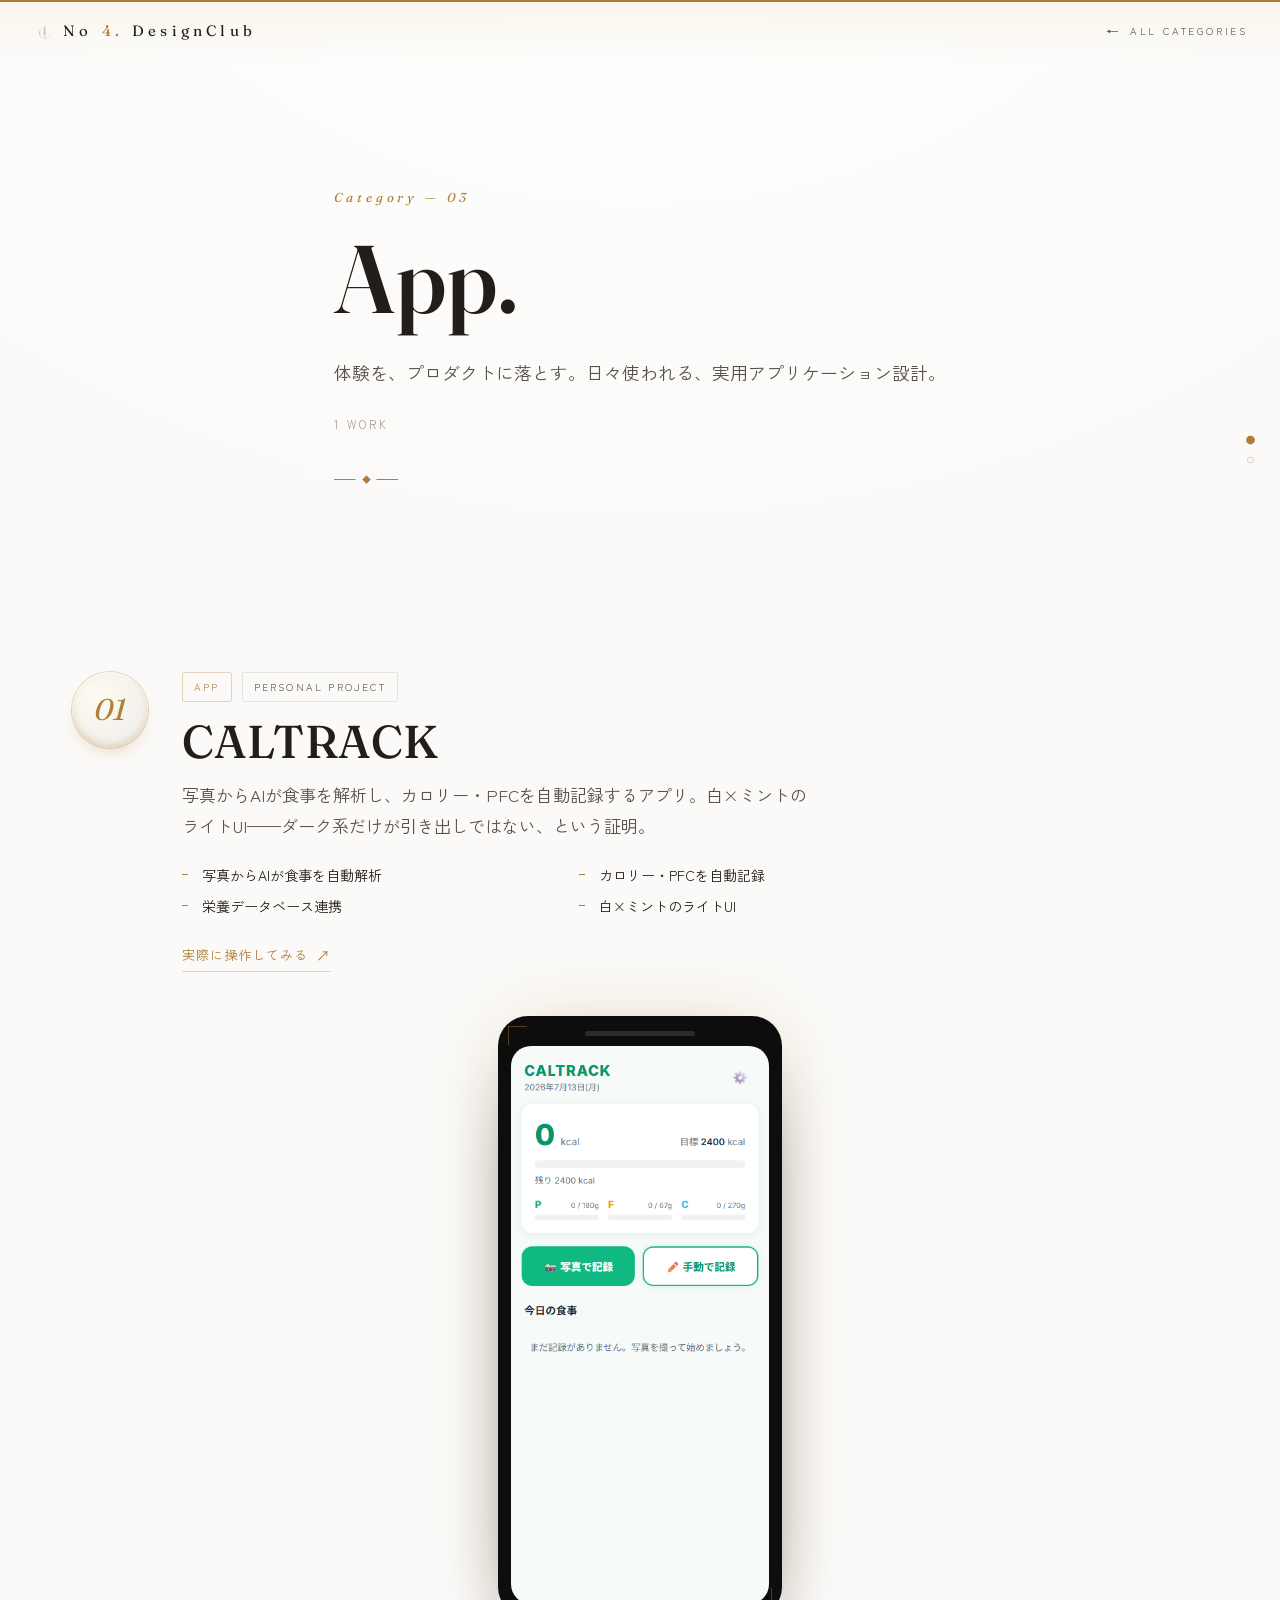
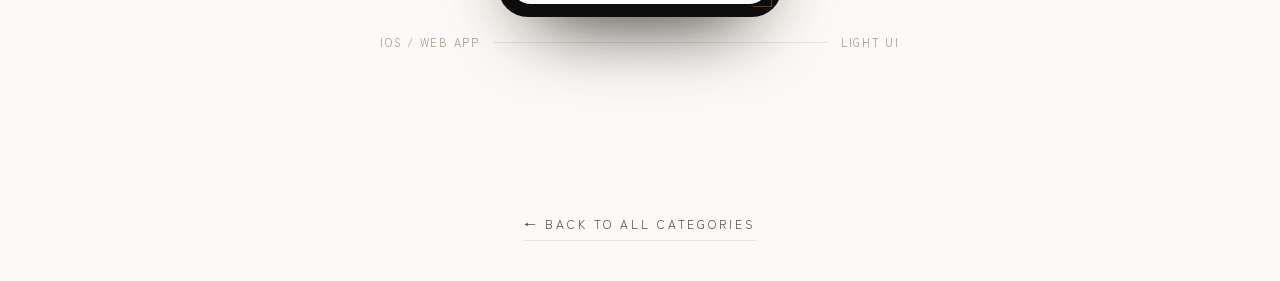
==== category-app.html @ 949a1e2a "Initial deploy: No4.DesignClub portfolio site" ====
<!DOCTYPE html>
<html lang="ja">
<head>
<meta charset="UTF-8">
<meta name="viewport" content="width=device-width, initial-scale=1.0">
<title>App — No4.DesignClub</title>
<script>document.documentElement.classList.add('js');</script>
<link rel="preconnect" href="https://fonts.googleapis.com">
<link rel="preconnect" href="https://fonts.gstatic.com" crossorigin>
<link href="https://fonts.googleapis.com/css2?family=Fraunces:ital,opsz,wght@0,9..144,100..900;1,9..144,100..900&family=Zen+Kaku+Gothic+New:wght@400;500;700&family=Noto+Sans+JP:wght@100;300;400;500&display=swap" rel="stylesheet">
<link rel="stylesheet" href="styles.css">
</head>
<body>

<header class="topbar">
  <a class="mark" href="index.html"><img class="mark-icon" src="assets/brand/no4-mark.png" alt="">No<b>4.</b>DesignClub</a>
  <a class="back" href="index.html"><span>&#8592;</span> All Categories</a>
</header>

<nav class="side-nav">
  <a href="#s-hero" class="dot" data-label="App"></a>
  <a href="#s-work-01" class="dot" data-label="01 · Caltrack"></a>
</nav>

<section class="cat-hero" id="s-hero">
  <div class="wrap">
    <div class="no reveal">Category — 03</div>
    <h1 class="serif reveal">App.</h1>
    <p class="tag reveal">体験を、プロダクトに落とす。日々使われる、実用アプリケーション設計。</p>
    <div class="count reveal">1 Work</div>
    <div class="rule reveal"></div>
  </div>
</section>

<div class="wrap">

  <!-- 01 CALTRACK -->
  <section class="work" id="s-work-01">
    <div class="head reveal">
      <div class="idx">01</div>
      <div>
        <div class="tags"><span class="tag-pill">App</span><span class="tag-pill muted">Personal Project</span></div>
        <h3 class="serif">CALTRACK</h3>
        <p class="concept">写真からAIが食事を解析し、カロリー・PFCを自動記録するアプリ。白×ミントのライトUI——ダーク系だけが引き出しではない、という証明。</p>
        <ul>
          <li>写真からAIが食事を自動解析</li>
          <li>カロリー・PFCを自動記録</li>
          <li>栄養データベース連携</li>
          <li>白×ミントのライトUI</li>
        </ul>
        <a class="live-link" href="https://caltrack-kiichi.netlify.app" target="_blank" rel="noopener">実際に操作してみる <span>&#8599;</span></a>
      </div>
    </div>
    <div class="reveal">
      <div class="stage center">
        <div class="phone">
          <div class="notch"></div>
          <div class="screen" style="--pvh:620px"><img src="assets/caltrack/mobile.png" alt="CALTRACK アプリ画面" loading="lazy"></div>
        </div>
      </div>
      <div class="cap-row" style="max-width:520px;margin-left:auto;margin-right:auto"><span>iOS / Web App</span><span class="dotline"></span><span>Light UI</span></div>
    </div>
  </section>

</div>

<section class="back-band">
  <a class="to-hub" href="index.html">&#8592; Back to All Categories</a>
</section>

<script src="common.js"></script>
</body>
</html>
---- styles.css ----
:root{
  --bg:#fbfaf8;
  --bg-soft:#f3f1ec;
  --panel:#262626;
  --panel-2:#2b2b2b;
  --gold:#ad7f39;
  --gold-soft:rgba(173,127,57,.45);
  --gold-line:rgba(173,127,57,.32);
  --text:#211d18;
  --muted:#585148;
  --faint:#a19a8c;
  --line:rgba(33,29,24,.10);
  --serif:'Fraunces','Times New Roman','YuMincho','Yu Mincho',serif;
  --sans:'Zen Kaku Gothic New','Noto Sans JP','Hiragino Kaku Gothic ProN','Yu Gothic',-apple-system,sans-serif;
  --maxw:1200px;
}
*{box-sizing:border-box;margin:0;padding:0}
html{scroll-behavior:smooth}
body{
  background:var(--bg);
  color:var(--text);
  font-family:var(--sans);
  font-weight:400;
  line-height:1.75;
  -webkit-font-smoothing:antialiased;
  text-rendering:optimizeLegibility;
  overflow-x:hidden;
}
/* ライトテーマのページ（カテゴリ/ケーススタディ）だけ：単色フラットをやめ、ごく薄い放射状グラデーションで奥行きを出す */
body:not(.noir-top){
  background:radial-gradient(140% 70% at 50% -10%,#ffffff 0%,var(--bg) 55%);
}
/* ページ最上部の細いゴールドの一本線＝意図した明るさであることの署名 */
body:not(.noir-top)::after{
  content:"";position:fixed;top:0;left:0;right:0;height:2px;z-index:201;
  background:var(--gold);pointer-events:none;
}
.wrap{max-width:var(--maxw);margin:0 auto;padding:0 32px}
::selection{background:var(--gold);color:#161616}

/* ---------- ambient background: removed 2026-07-19 ----------
   旧「luxury lounge lighting」演出（ゴールドの滲み・きらめき粒子・ノイズ）は
   Rick Owens型ブルータリズムへの方向転換（project_no4_portfolio.md参照）に伴い廃止。
   装飾で埋めず、写真そのもの（hero-noir等）とタイポで語らせる。 */

/* ---------- film grain（2026-07-19）----------
   装飾ではなく素材の質感。サイト全体に極薄のフィルムグレインを重ね、
   「Brand Film」を作るスタジオらしい写真的な手触りを常時与える。 */
body::before{
  content:"";position:fixed;inset:0;z-index:200;pointer-events:none;
  opacity:.035;mix-blend-mode:overlay;
  background-image:url("data:image/svg+xml;utf8,<svg xmlns='http://www.w3.org/2000/svg'><filter id='n'><feTurbulence type='fractalNoise' baseFrequency='0.85' numOctaves='2' stitchTiles='stitch'/></filter><rect width='100%25' height='100%25' filter='url(%23n)'/></svg>");
  background-size:180px 180px;
}

/* ---------- kinetic headline reveal（2026-07-19）----------
   セクションの主見出しだけ、通常のreveal（fade+translateY）にブラーを重ねて
   「像が合っていく」ような特別な立ち上がりにする。多用しない＝主見出し限定。 */
.js .reveal.reveal-headline{
  filter:blur(14px);
  transition:opacity .9s cubic-bezier(.16,1,.3,1),transform .9s cubic-bezier(.16,1,.3,1),filter 1.15s cubic-bezier(.16,1,.3,1);
}
.js .reveal.reveal-headline.in{filter:blur(0)}
@media (prefers-reduced-motion:reduce){
  .reveal-headline{filter:none}
}

/* ---------- typography helpers ---------- */
.serif{font-family:var(--serif)}
.eyebrow{
  font-family:var(--sans);
  font-weight:400;
  font-size:11px;
  letter-spacing:.42em;
  text-transform:uppercase;
  color:var(--gold);
}
h1,h2,h3{font-family:var(--serif);font-weight:500;line-height:1.15}

/* ---------- reveal motion ---------- */
.js .reveal{opacity:0;transform:translateY(22px);transition:opacity .9s cubic-bezier(.16,1,.3,1),transform .9s cubic-bezier(.16,1,.3,1)}
.js .reveal.in{opacity:1;transform:none}
.js .reveal.reveal-left{transform:translateX(-26px)}
.js .reveal.reveal-left.in{transform:none}
@media (prefers-reduced-motion:reduce){
  .js .reveal{opacity:1;transform:none;transition:none}
  html{scroll-behavior:auto}
}

/* ---------- top bar ---------- */
.topbar{
  position:fixed;top:0;left:0;right:0;z-index:50;
  display:flex;align-items:center;justify-content:space-between;
  padding:18px 32px;
  background:linear-gradient(to bottom,rgba(250,245,236,.92),rgba(250,245,236,0));
  backdrop-filter:blur(2px);
}
.topbar .mark{font-family:var(--serif);font-size:15px;letter-spacing:.28em;color:var(--text);text-decoration:none;pointer-events:auto;display:inline-flex;align-items:center;gap:9px}
.topbar .mark-icon{height:19px;width:auto}
.topbar .mark b{color:var(--gold);font-weight:500}
.topbar .meta{font-size:10px;letter-spacing:.34em;color:var(--faint);text-transform:uppercase;pointer-events:none}
.topbar .back{
  pointer-events:auto;font-size:10px;letter-spacing:.28em;text-transform:uppercase;color:var(--muted);
  text-decoration:none;display:flex;align-items:center;gap:8px;transition:color .25s ease;
}
.topbar .back:hover{color:var(--gold)}
.topbar .back span{font-size:13px}

/* トップページ限定：hero-noir（暗い写真ヒーロー）に合わせてトップバーを反転 */
.noir-top .topbar{
  height:72px;padding-top:0;padding-bottom:0;
  background:rgba(8,8,8,.35);
  backdrop-filter:blur(10px);-webkit-backdrop-filter:blur(10px);
  border-bottom:1px solid rgba(255,255,255,.08);
}
.noir-top .topbar .mark{color:#f5f4f1}
.noir-top .topbar .meta{color:rgba(245,244,241,.55)}

/* ---------- hero ---------- */
.hero{
  min-height:100vh;display:flex;flex-direction:column;justify-content:center;
  position:relative;padding:120px 0 80px;
}
.hero .no{font-family:var(--serif);font-style:italic;font-size:14px;letter-spacing:.3em;color:var(--gold);margin-bottom:26px}
.hero h1{
  font-size:clamp(36px,6vw,84px);
  font-weight:600;
  font-variation-settings:'opsz' 144;
  letter-spacing:.01em;
  line-height:.98;
  color:#f5f4f1;
}
.hero h1 .club{
  display:block;
  color:var(--gold);font-style:italic;font-size:.62em;letter-spacing:.06em;margin-top:.12em;
}
.hero .tag{
  margin-top:40px;max-width:640px;
  font-size:clamp(15px,1.4vw,18px);font-weight:400;color:var(--muted);
  line-height:1.9;
}
.hero .tag b{color:var(--text);font-weight:500}
.hero .wrap{position:relative;z-index:3}
.hero .brand-lockup{display:inline-block;text-align:center}
.hero .brand-icon{height:104px;width:auto;margin:0 auto 24px;display:block}

/* ---------- hero-noir: photographic hero (2026-07-19, Rick Owens方向 / 2026-07-19 ゴールドデュオトーン+ボトムフェード追加) ---------- */
.hero-noir{background:#050505;color:#f5f4f1;overflow:hidden;z-index:0}
.hero-noir .hero-bg{
  position:absolute;inset:-3% -3%;z-index:-3;
  background-image:var(--hero-img);background-size:cover;background-position:var(--hero-pos, center right);
  animation:heroKenBurns 28s ease-in-out infinite alternate;
  will-change:transform;
}
@keyframes heroKenBurns{
  0%{transform:scale(1)}
  100%{transform:scale(1.055)}
}
/* グレースケール写真にゴールドの色相だけを乗せるデュオトーン（mix-blend-mode:colorは背景の輝度を保ったまま色相/彩度だけ上書きする） */
.hero-noir .hero-duotone{
  display:none;
  position:absolute;inset:0;z-index:-2;
  background:radial-gradient(130% 95% at 78% 12%,#e7c48a 0%,#8a5f28 42%,#180f07 80%);
  mix-blend-mode:color;
  opacity:.92;
}
.hero-noir .hero-scrim{
  position:absolute;inset:0;z-index:-1;
  background:
    linear-gradient(90deg,rgba(5,5,5,.92) 0%,rgba(5,5,5,.74) 30%,rgba(5,5,5,.32) 56%,rgba(5,5,5,.04) 78%,rgba(5,5,5,0) 100%),
    linear-gradient(0deg,rgba(5,5,5,.55) 0%,rgba(5,5,5,0) 32%);
}
/* ヒーロー下端はごく薄い暗色フェードのみ（次のStatementも深い黒なので白へ溶かす必要がない） */
.hero-noir::after{
  content:"";position:absolute;left:0;right:0;bottom:0;height:120px;z-index:1;
  background:linear-gradient(to bottom,rgba(5,5,5,0) 0%,rgba(5,5,5,.5) 100%);
  pointer-events:none;
}
/* カーソル追従スポットライト（signature interaction・2026-07-19）：暗い面にマウスを近づけると光が差し込む */
.hero-noir .hero-spot{
  position:absolute;inset:0;z-index:0;pointer-events:none;
  background:radial-gradient(circle 340px at var(--sx,50%) var(--sy,42%),rgba(255,210,145,.5) 0%,rgba(255,210,145,0) 72%);
  mix-blend-mode:screen;
  opacity:0;transition:opacity .5s ease;
}
.has-fine-cursor .hero-noir.spot-active .hero-spot{opacity:1}
.hero-noir .no{color:var(--gold)}
.hero-noir .tag{color:rgba(245,244,241,.72)}
.hero-noir .tag b{color:#fff}
.hero-noir .rule{background:var(--gold)}
.hero-noir .rule::before{background:#050505}
/* scroll-cueはボトムフェードで明るくなった位置に乗るため、暗色側ではなく淡色背景向けの配色にする */
.hero-noir .scroll-cue{color:var(--muted);z-index:2}
.hero-noir .scroll-cue::before{background:var(--muted)}
@media (max-width:900px){
  .hero-noir .hero-bg{background-position:65% center}
}
@media (prefers-reduced-motion:reduce){
  .hero-noir .hero-bg{animation:none}
}
.rule{width:64px;height:1px;background:var(--gold);opacity:.85;margin:44px 0 0;position:relative;overflow:visible}
.rule::before{
  content:"\25C6";position:absolute;left:50%;top:50%;transform:translate(-50%,-50%);
  font-size:9px;color:var(--gold);background:var(--bg);padding:0 6px;line-height:1;
}
.rule::after{
  content:"";position:absolute;top:0;left:-40%;width:40%;height:100%;
  background:linear-gradient(90deg,transparent,rgba(255,255,255,.95),transparent);
  animation:sweep 5.5s ease-in-out infinite;
}
@keyframes sweep{
  0%{left:-40%}
  55%{left:110%}
  100%{left:110%}
}
@media (prefers-reduced-motion:reduce){
  .rule::after{animation:none;display:none}
}
.scroll-cue{
  position:absolute;bottom:34px;left:32px;
  font-size:10px;letter-spacing:.35em;text-transform:uppercase;color:var(--faint);
  display:flex;align-items:center;gap:12px;
}
.scroll-cue::before{content:"";width:38px;height:1px;background:var(--faint)}

/* ---------- category hero (smaller, per-category pages) ---------- */
.cat-hero{min-height:64vh;display:flex;flex-direction:column;justify-content:center;position:relative;padding:150px 0 60px}
.cat-hero .no{font-family:var(--serif);font-style:italic;font-size:13px;letter-spacing:.3em;color:var(--gold);margin-bottom:22px}
.cat-hero h1{
  font-size:clamp(44px,7.5vw,96px);font-weight:600;letter-spacing:.01em;line-height:.98;
  color:var(--text);
}
.cat-hero .tag{margin-top:30px;max-width:640px;font-size:clamp(15px,1.4vw,18px);color:var(--muted);line-height:1.9}
.cat-hero .fine{font-family:var(--sans);font-size:13px;color:var(--faint);margin-top:16px;letter-spacing:.04em}
.cat-hero .count{margin-top:26px;font-size:11px;letter-spacing:.28em;text-transform:uppercase;color:var(--faint)}

/* ---------- dark journey (Statement〜Closing共通の1枚背景) ---------- */
.dark-journey{position:relative;overflow:hidden}
.dark-journey::before{
  content:"";position:absolute;inset:0;z-index:0;
  background-image:url('assets/hero/journey_bg_single_notext.jpg');
  background-size:cover;background-position:center top;
}

/* ---------- statement ---------- */
.statement{padding:120px 0;position:relative}
.statement::after{
  content:"";position:absolute;inset:0;z-index:0;
  background:rgba(0,0,0,.32);
}
.statement .wrap{position:relative;z-index:1}
.statement .grid{display:grid;grid-template-columns:.9fr 1.6fr;gap:56px;align-items:start}
.statement .eyebrow{display:block;margin-bottom:18px}
.statement .k{font-family:var(--serif);font-size:26px;line-height:1.4;color:#f5f4f1;text-shadow:0 2px 18px rgba(0,0,0,.7)}
.statement p{font-size:19px;line-height:2.05;font-weight:400;color:#f5f4f1}
.statement p + p{margin-top:40px}
.statement p .g,.statement .k .g{color:var(--gold);font-family:var(--serif);font-style:italic;font-weight:500}

/* ---------- section head (Works) ---------- */
.band{padding:70px 0 10px;position:relative}
.band::after{
  content:"";position:absolute;inset:0;z-index:0;
  background:rgba(0,0,0,.38);
}
.band .wrap{position:relative;z-index:1}
.band .eyebrow{display:block;margin-bottom:16px}
.band h2{font-size:clamp(34px,5vw,60px);color:#f5f4f1}
.band .sub{margin-top:14px;color:#d8d2c6;font-size:15px;max-width:520px}

/* ---------- category cards (hub) ---------- */
.cat-grid{display:flex;flex-wrap:wrap;justify-content:center;gap:1px;background:var(--line);border:1px solid var(--line);margin-top:48px}
.cat-card{
  flex:0 0 calc((100% - 2px) / 3);max-width:calc((100% - 2px) / 3);
  position:relative;background:#0a0a0a;padding:44px 34px;min-height:270px;
  display:flex;flex-direction:column;text-decoration:none;color:inherit;
  overflow:hidden;isolation:isolate;
  transition:background .3s ease;
  --sx:50%;--sy:40%;
}
.cat-card:hover{background:#141414}
.cat-card .bg{position:absolute;inset:0;z-index:-1;overflow:hidden}
.cat-card .bg img{
  width:100%;height:100%;object-fit:cover;object-position:center center;
  opacity:1;filter:saturate(1.05) contrast(1.02);
  transform:scale(1.06);
  transition:opacity .5s ease,filter .5s ease,transform .8s cubic-bezier(.16,1,.3,1);
}
.cat-card .bg::after{
  content:"";position:absolute;inset:0;
  background:linear-gradient(to top,rgba(0,0,0,.78) 0%,rgba(0,0,0,.05) 55%,rgba(0,0,0,0) 100%);
}
.cat-card .bg::before{
  content:"";position:absolute;inset:0;z-index:2;pointer-events:none;
  background:radial-gradient(circle 200px at var(--sx) var(--sy),rgba(255,210,145,.55) 0%,rgba(255,210,145,0) 75%);
  mix-blend-mode:screen;
  opacity:0;transition:opacity .35s ease;
}
.has-fine-cursor .cat-card.spot-active .bg::before{opacity:1}
.cat-card:hover .bg img{opacity:1;filter:saturate(1.15) contrast(1.05);transform:scale(1.12)}
.cat-card .n{font-family:var(--serif);font-style:italic;color:#d9b878;font-size:15px;margin-bottom:26px}
.cat-card h3{font-family:var(--serif);font-size:clamp(26px,2.4vw,32px);font-weight:500;letter-spacing:.01em;margin-bottom:14px;color:#f5f4f1}
.cat-card p{
  font-size:13.5px;color:#e5e2da;font-weight:400;line-height:2.15;flex:1;
}
.cat-card .meta-row{
  margin-top:22px;display:flex;align-items:center;justify-content:space-between;
  font-size:10px;letter-spacing:.2em;text-transform:uppercase;color:rgba(245,244,241,.7);font-weight:500;
}
.cat-card .arrow{font-size:14px;color:var(--gold);transition:transform .25s ease}
.cat-card:hover .arrow{transform:translate(4px,-4px)}
@media (max-width:900px){.cat-card{flex-basis:calc((100% - 1px) / 2);max-width:calc((100% - 1px) / 2)}}
@media (max-width:560px){.cat-card{flex-basis:100%;max-width:100%}}

/* ---------- work block ---------- */
.work{padding:96px 0;border-top:1px solid var(--line)}
.work:first-of-type{border-top:none}
.work .head{display:grid;grid-template-columns:auto 1fr;gap:34px;align-items:start;margin-bottom:44px}
.work .idx{
  font-family:var(--serif);font-style:italic;font-size:30px;line-height:1;color:var(--gold);
  width:76px;height:76px;border-radius:50%;display:flex;align-items:center;justify-content:center;
  background:radial-gradient(circle at 34% 30%,#fffaf1,var(--bg-soft) 62%);
  box-shadow:inset 0 1px 2px rgba(255,255,255,.9),inset 0 -3px 6px rgba(179,130,58,.28),0 8px 18px -8px rgba(179,130,58,.4),0 0 0 1px var(--gold-line);
}
.work .tags{display:flex;gap:10px;flex-wrap:wrap;margin-bottom:14px}
.tag-pill{
  font-size:10px;letter-spacing:.22em;text-transform:uppercase;color:var(--gold);
  border:1px solid var(--gold-line);border-radius:2px;padding:5px 11px;
  font-weight:400;
}
.tag-pill.muted{color:var(--muted);border-color:var(--line)}
.tag-pill.gold-tag{background:var(--gold);color:#fff;border-color:var(--gold)}
.work h3{font-size:clamp(30px,4vw,46px);letter-spacing:.01em}
.work .concept{margin-top:12px;font-size:17px;color:var(--muted);font-weight:400;max-width:640px;line-height:1.8}
.work ul{list-style:none;margin-top:22px;display:grid;grid-template-columns:1fr 1fr;gap:8px 34px;max-width:760px}
.work li{position:relative;padding-left:20px;font-size:14px;color:var(--text);font-weight:400;line-height:1.7}
.work li::before{content:"";position:absolute;left:0;top:.72em;width:6px;height:1px;background:var(--gold)}
.work li.note{color:var(--faint)}
.work li.note::before{background:var(--faint)}
.live-link{
  display:inline-flex;align-items:center;gap:8px;margin-top:24px;
  font-family:var(--sans);font-size:13px;letter-spacing:.08em;color:var(--gold);
  text-decoration:none;border-bottom:1px solid var(--gold-line);padding-bottom:3px;
  transition:border-color .25s ease,gap .25s ease;
}
.live-link span{font-size:14px;transition:transform .25s ease}
.live-link:hover{border-color:var(--gold);gap:11px}
.live-link:hover span{transform:translate(2px,-2px)}

/* ---------- visual stage ---------- */
.stage{display:flex;gap:26px;align-items:stretch}
.stage.center{justify-content:center}
.stage .grow{flex:1;min-width:0}

/* ---------- case study (flagship deep-dive, 2026-07-24) ---------- */
.case-hero{margin-bottom:10px}
.case-hero .idx{display:block;font-family:var(--serif);font-style:italic;color:var(--gold);font-size:14px;letter-spacing:.24em;margin-bottom:20px}
.case-hero h3{font-size:clamp(38px,5.6vw,64px);letter-spacing:.01em;margin-bottom:20px}
.case-hero .lead{font-size:18px;line-height:1.9;color:var(--muted);max-width:640px}
.case-meta{display:grid;grid-template-columns:repeat(4,1fr);gap:1px;background:var(--line);border:1px solid var(--line);margin-top:44px}
.case-meta div{background:var(--bg);padding:20px 22px}
.case-meta .k{font-size:10px;letter-spacing:.2em;text-transform:uppercase;color:var(--faint);margin-bottom:8px}
.case-meta .v{font-size:14px;color:var(--text);line-height:1.5}

.case-section{margin-top:70px;max-width:720px}
.case-section .n{font-family:var(--serif);font-style:italic;color:var(--gold);font-size:13px;letter-spacing:.2em;margin-bottom:14px;display:block}
.case-section h4{font-size:clamp(21px,2.4vw,28px);margin-bottom:16px;font-weight:500}
.case-section p{font-size:15.5px;line-height:1.95;color:var(--muted)}
.case-section p+p{margin-top:16px}

.case-art{margin-top:70px}
.case-art .n{font-family:var(--serif);font-style:italic;color:var(--gold);font-size:13px;letter-spacing:.2em;margin-bottom:14px;display:block}
.case-art h4{font-size:clamp(21px,2.4vw,28px);margin-bottom:16px;font-weight:500}
.case-art p{font-size:15.5px;line-height:1.95;color:var(--muted);max-width:720px}
.case-type-sample{margin-top:28px;padding:36px;border:1px solid var(--line);background:var(--bg-soft);max-width:640px}
.case-type-sample .en{font-family:'EB Garamond',serif;font-style:italic;font-size:32px;color:var(--text);line-height:1.3}
.case-type-sample .ja{font-family:'Noto Sans JP',sans-serif;font-weight:100;font-size:16px;color:var(--muted);margin-top:14px;letter-spacing:.04em}
.case-art .swatches{display:flex;gap:14px;margin-top:22px}
.case-swatch{width:56px;height:56px;border-radius:4px}

.case-results{margin-top:70px;display:grid;grid-template-columns:1fr 1fr;gap:1px;background:var(--line);border:1px solid var(--line)}
.case-results>div{background:var(--bg);padding:32px 30px}
.case-results .label{font-size:10px;letter-spacing:.22em;text-transform:uppercase;color:var(--faint);margin-bottom:16px}
.case-results ul{list-style:none}
.case-results li{position:relative;padding-left:18px;font-size:14px;color:var(--text);line-height:1.8;margin-bottom:10px}
.case-results li:last-child{margin-bottom:0}
.case-results li::before{content:"";position:absolute;left:0;top:.78em;width:6px;height:1px;background:var(--gold)}

.case-next{margin-top:90px;padding-top:46px;border-top:1px solid var(--line)}
.case-next .lbl{font-size:10px;letter-spacing:.24em;text-transform:uppercase;color:var(--faint)}
.case-next a{display:inline-block;margin-top:14px;font-family:var(--serif);font-size:clamp(26px,3.6vw,40px);color:var(--text);text-decoration:none;transition:color .25s ease}
.case-next a:hover{color:var(--gold)}
@media (max-width:900px){
  .case-meta{grid-template-columns:1fr 1fr}
  .case-results{grid-template-columns:1fr}
}

/* gilded corner accents shared by all frame types */
.browser,.phone,.film{position:relative}
.browser::before,.browser::after,
.phone::before,.phone::after,
.film::before,.film::after{
  content:"";position:absolute;width:18px;height:18px;pointer-events:none;z-index:2;
  border-color:var(--gold);border-style:solid;opacity:.45;
  transition:opacity .3s ease;
}
.browser:hover::before,.browser:hover::after,
.phone:hover::before,.phone:hover::after,
.film:hover::before,.film:hover::after{opacity:.95}
.browser::before,.phone::before,.film::before{top:9px;left:9px;border-width:1.5px 0 0 1.5px}
.browser::after,.phone::after,.film::after{bottom:9px;right:9px;border-width:0 1.5px 1.5px 0}

/* browser frame */
.browser{
  background:var(--panel);
  border:1px solid var(--line);
  border-radius:8px;
  overflow:hidden;
  box-shadow:0 40px 90px -35px rgba(0,0,0,.85),0 0 80px -22px rgba(179,130,58,.3),0 0 0 1px rgba(179,130,58,.1);
  display:flex;flex-direction:column;
}
.chrome{
  display:flex;align-items:center;gap:8px;
  padding:11px 16px;background:var(--panel-2);border-bottom:1px solid var(--line);
  flex:0 0 auto;
}
.chrome .dot{width:10px;height:10px;border-radius:50%;background:#3a3a3a}
.chrome .dot:nth-child(2){background:#343434}
.chrome .url{
  margin-left:14px;font-size:11px;letter-spacing:.12em;color:var(--faint);
  font-family:var(--sans);white-space:nowrap;overflow:hidden;text-overflow:ellipsis;
}
.chrome .url b{color:var(--muted);font-weight:400}
.viewport{
  overflow-y:auto;overscroll-behavior:contain;
  background:#111;
  max-height:var(--vh,600px);
}
.viewport img{display:block;width:100%;height:auto;cursor:zoom-in}
.viewport.fit{max-height:none}
/* slim gold scrollbar */
.viewport::-webkit-scrollbar{width:9px}
.viewport::-webkit-scrollbar-track{background:transparent}
.viewport::-webkit-scrollbar-thumb{background:var(--gold-soft);border-radius:8px;border:2px solid #111}
.viewport::-webkit-scrollbar-thumb:hover{background:var(--gold)}

/* phone frame */
.phone{
  flex:0 0 auto;width:284px;
  background:#0d0d0d;border:1px solid var(--line);
  border-radius:30px;padding:12px;
  box-shadow:0 40px 80px -40px rgba(0,0,0,.85),0 0 80px -20px rgba(179,130,58,.34);
  display:flex;flex-direction:column;
}
.phone .notch{width:110px;height:5px;border-radius:5px;background:#2c2c2c;margin:2px auto 10px}
.phone .screen{
  border-radius:20px;overflow:hidden;overflow-y:auto;overscroll-behavior:contain;
  background:#111;max-height:var(--pvh,600px);
}
.phone .screen img{display:block;width:100%;height:auto}
.phone .screen::-webkit-scrollbar{width:6px}
.phone .screen::-webkit-scrollbar-thumb{background:var(--gold-soft);border-radius:6px}

/* video frame */
.film{
  background:#000;border:1px solid var(--line);border-radius:8px;overflow:hidden;
  box-shadow:0 40px 80px -40px rgba(0,0,0,.85),0 0 80px -20px rgba(179,130,58,.3);
  position:relative;flex:1;min-width:0;
}
.film video{display:block;width:100%;height:auto;max-height:640px;object-fit:cover}
.film .cap{
  position:absolute;left:16px;bottom:14px;
  font-size:10px;letter-spacing:.24em;text-transform:uppercase;color:rgba(255,255,255,.82);
  text-shadow:0 1px 8px rgba(0,0,0,.9);
}

/* ---------- stills grid (photography frame) ---------- */
.stills-grid{display:grid;grid-template-columns:repeat(4,1fr);gap:10px}
.stills-grid .cell{
  position:relative;border-radius:6px;overflow:hidden;background:#111;
  border:1px solid var(--line);
  box-shadow:0 20px 50px -30px rgba(0,0,0,.8);
  aspect-ratio:2/3;
}
.stills-grid .cell:nth-child(3n+1){aspect-ratio:3/4}
.stills-grid img{width:100%;height:100%;object-fit:cover;display:block;transition:transform .5s cubic-bezier(.16,1,.3,1)}
.stills-grid .cell:hover img{transform:scale(1.045)}
@media (max-width:900px){.stills-grid{grid-template-columns:repeat(3,1fr)}}
@media (max-width:560px){.stills-grid{grid-template-columns:repeat(2,1fr)}}

.cap-row{
  margin-top:16px;display:flex;align-items:center;gap:14px;
  font-size:11px;letter-spacing:.16em;text-transform:uppercase;color:var(--faint);
}
.cap-row .dotline{flex:1;height:1px;background:var(--line)}

/* ---------- capabilities ---------- */
.caps{padding:110px 0;border-top:1px solid var(--line)}
.caps .grid{display:grid;grid-template-columns:repeat(4,1fr);gap:1px;background:var(--line);border:1px solid var(--line);margin-top:48px}
.cap-cell{background:var(--bg);padding:38px 30px;min-height:210px;display:flex;flex-direction:column}
.cap-cell .n{font-family:var(--serif);font-style:italic;color:var(--gold-soft);font-size:15px;margin-bottom:22px}
.cap-cell h4{font-family:var(--serif);font-size:23px;font-weight:500;letter-spacing:.01em;margin-bottom:12px}
.cap-cell p{font-size:13px;color:var(--muted);font-weight:400;line-height:1.85}

/* ---------- process ---------- */
.process{padding:120px 0;text-align:center;position:relative}
.process::after{
  content:"";position:absolute;inset:0;z-index:0;
  background:rgba(0,0,0,.44);
}
.process .wrap{position:relative;z-index:1}
.process .eyebrow{display:block;margin-bottom:26px}
.process p{
  font-family:var(--serif);font-size:clamp(24px,3.4vw,40px);line-height:1.5;
  max-width:900px;margin:0 auto;color:#f5f4f1;font-weight:400;
}
.process p .g{color:var(--gold);font-style:italic}
.process .fine{font-family:var(--sans);font-size:13px;color:#c9c3b6;margin-top:34px;letter-spacing:.04em}

/* ---------- closing ---------- */
.closing{padding:130px 0 90px;text-align:center;position:relative}
.closing::after{
  content:"";position:absolute;inset:0;z-index:0;
  background:rgba(0,0,0,.58);
}
.closing .wrap{position:relative;z-index:1}
.closing .brand-icon{height:88px;width:auto;margin:0 auto 24px;display:block}
.closing .brand-icon-raw{width:150px;height:auto;margin:0 auto 24px;display:block;border-radius:4px}
.closing .mark{font-family:var(--serif);font-size:clamp(40px,7vw,86px);letter-spacing:.02em;line-height:1;color:#f5f4f1}
.closing .mark .club{display:block;color:var(--gold);font-style:italic;font-size:.5em;margin-top:.2em;text-shadow:0 0 34px rgba(179,130,58,.3)}
.closing .tag{color:#d8d2c6;margin-top:30px;font-size:15px}
.closing .contact{
  margin-top:46px;display:inline-flex;flex-direction:column;gap:6px;
  font-size:13px;letter-spacing:.2em;text-transform:uppercase;color:#c9c3b6;
}
.closing .contact b{color:var(--gold);font-weight:400;letter-spacing:.24em}
.foot{margin-top:80px;font-size:10px;letter-spacing:.3em;text-transform:uppercase;color:#b3a58f}

/* ---------- back link (bottom, category pages) ---------- */
.back-band{padding:60px 0 40px;text-align:center}
.back-band .to-hub{
  display:inline-flex;align-items:center;gap:10px;text-decoration:none;
  font-family:var(--sans);font-size:12px;letter-spacing:.24em;text-transform:uppercase;color:var(--muted);
  border-bottom:1px solid var(--line);padding-bottom:6px;transition:color .25s ease,border-color .25s ease;
}
.back-band .to-hub:hover{color:var(--gold);border-color:var(--gold-line)}

/* ---------- responsive ---------- */
@media (max-width:900px){
  .wrap{padding:0 22px}
  .topbar{padding:14px 22px}
  .statement .grid{grid-template-columns:1fr;gap:28px}
  .work .head{grid-template-columns:1fr;gap:14px}
  .work .idx{width:58px;height:58px;font-size:22px}
  .work ul{grid-template-columns:1fr}
  .stage{flex-direction:column;gap:20px}
  .phone{width:100%;max-width:300px;margin:0 auto}
  .caps .grid{grid-template-columns:1fr 1fr}
  .scroll-cue{left:22px}
}
@media (max-width:520px){
  .caps .grid{grid-template-columns:1fr}
  .hero h1{font-size:48px}
}

/* ---------- side nav (PC only) ---------- */
.side-nav{
  position:fixed;right:26px;top:50%;transform:translateY(-50%);z-index:40;
  display:flex;flex-direction:column;gap:13px;
}
.side-nav .dot{
  position:relative;width:7px;height:7px;border-radius:50%;
  background:transparent;border:1px solid var(--gold-line);
  transition:background .3s ease,transform .3s ease,border-color .3s ease;
}
.side-nav .dot::after{
  content:attr(data-label);position:absolute;right:18px;top:50%;transform:translateY(-50%);
  font-family:var(--sans);font-size:11px;letter-spacing:.06em;white-space:nowrap;
  color:var(--text);background:var(--bg);padding:4px 10px;border-radius:3px;
  border:1px solid var(--line);opacity:0;pointer-events:none;
  transition:opacity .25s ease,transform .25s ease;transform:translateY(-50%) translateX(6px);
}
.side-nav .dot:hover::after{opacity:1;transform:translateY(-50%) translateX(0)}
.side-nav .dot:hover{border-color:var(--gold);transform:scale(1.3)}
.side-nav .dot.active{background:var(--gold);border-color:var(--gold);transform:scale(1.25)}
@media (max-width:1100px){.side-nav{display:none}}

/* ---------- 3D tilt frames (PC only) ---------- */
html.has-fine-cursor .browser,html.has-fine-cursor .phone,html.has-fine-cursor .film{
  transition:transform .35s cubic-bezier(.16,1,.3,1);
  transform-style:preserve-3d;will-change:transform;
}
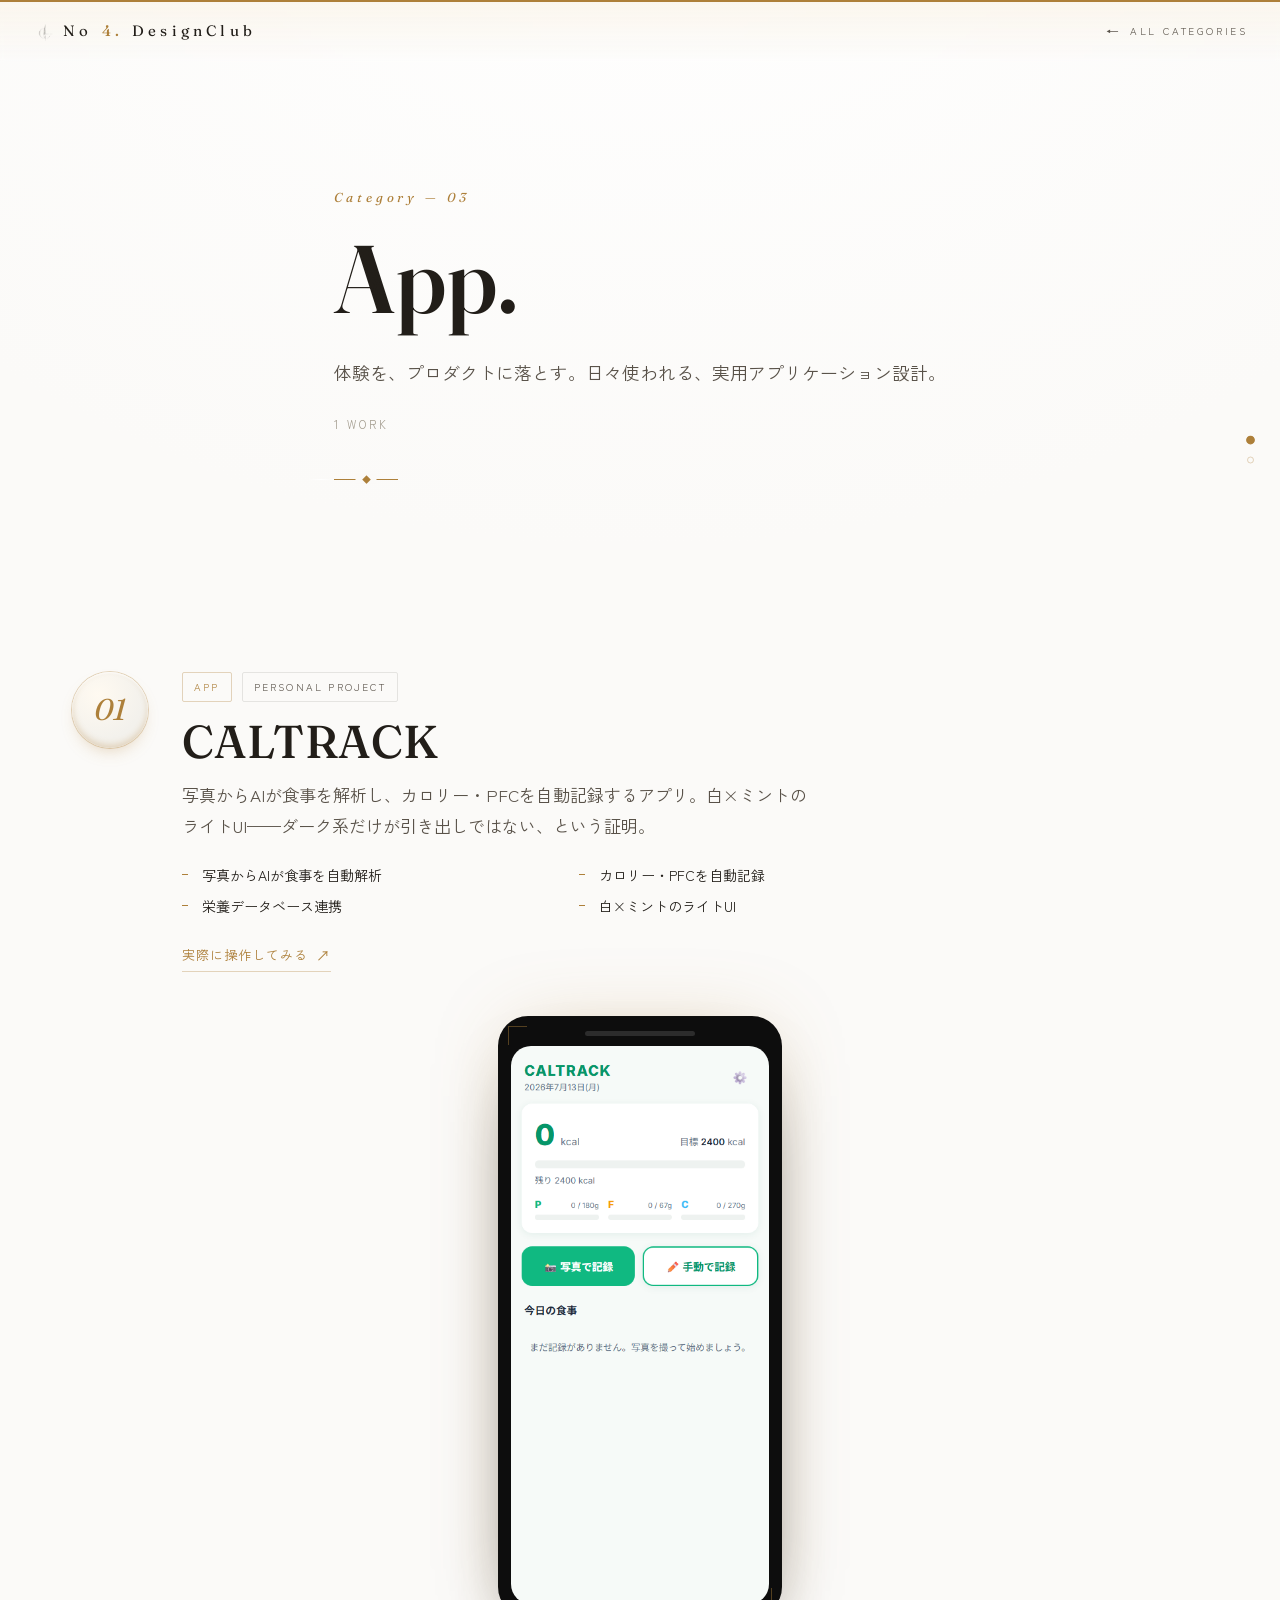
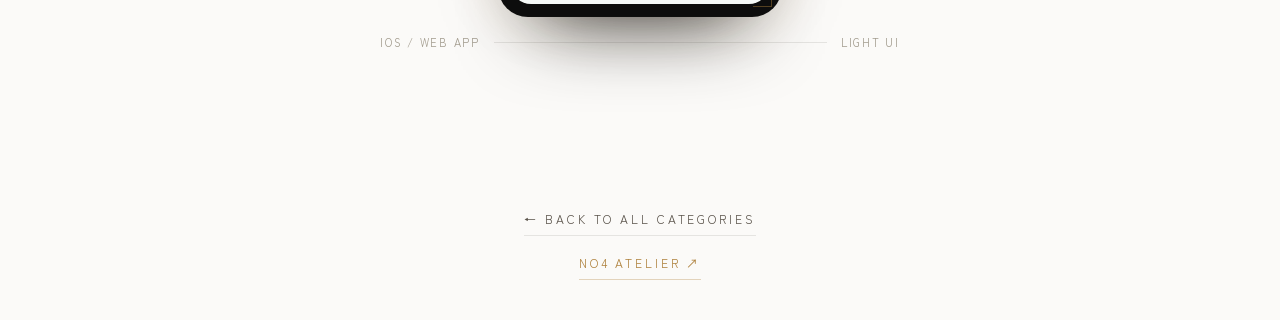
==== commit 37d50407: "Add NO4 ATELIER offer page (atelier.html) 2階=提案・クロージングページを新設。既存6カテゴリ(証拠)への導線をハブと各カテゴリページに追加。" ====
--- a/category-app.html
+++ b/category-app.html
@@ -66,6 +66,7 @@
 
 <section class="back-band">
   <a class="to-hub" href="index.html">&#8592; Back to All Categories</a>
+  <a class="to-atelier" href="atelier.html">NO4 ATELIER &#8599;</a>
 </section>
 
 <script src="common.js"></script>
--- a/styles.css
+++ b/styles.css
@@ -1,3 +1,5 @@
+.gold-particles{position:fixed;inset:0;z-index:500;pointer-events:none;mix-blend-mode:screen}
+
 :root{
   --bg:#fbfaf8;
   --bg-soft:#f3f1ec;
@@ -543,6 +545,13 @@
   border-bottom:1px solid var(--line);padding-bottom:6px;transition:color .25s ease,border-color .25s ease;
 }
 .back-band .to-hub:hover{color:var(--gold);border-color:var(--gold-line)}
+.back-band{display:flex;flex-direction:column;align-items:center;gap:16px}
+.back-band .to-atelier{
+  display:inline-flex;align-items:center;gap:10px;text-decoration:none;
+  font-family:var(--sans);font-size:12px;letter-spacing:.24em;text-transform:uppercase;color:var(--gold);
+  border-bottom:1px solid var(--gold-line);padding-bottom:6px;transition:color .25s ease,border-color .25s ease;
+}
+.back-band .to-atelier:hover{color:#8a6226;border-color:var(--gold)}
 
 /* ---------- responsive ---------- */
 @media (max-width:900px){
@@ -589,3 +598,182 @@
   transition:transform .35s cubic-bezier(.16,1,.3,1);
   transform-style:preserve-3d;will-change:transform;
 }
+
+/* ================================================================
+   atelier.html (2026-07-28) — NO4 ATELIERオファーページ専用
+   1階(証拠・ライト)に対する2階(提案・ダーク)。既存クラスは一切変更せず、
+   .atl- 名前空間で追記のみ行う。設計書: Vault STRATEGY/2026-07-28_NO4_ATELIER_オファーページ設計.md
+   ================================================================ */
+
+/* noir-topページ内に戻りリンクを置く場合の配色（現状どこにも組み合わせが無いので既存ページには影響しない） */
+.noir-top .topbar .back{color:rgba(245,244,241,.55)}
+.noir-top .topbar .back:hover{color:var(--gold)}
+
+.hero-noir .fine-line{margin-top:18px;max-width:560px;font-size:13.5px;color:rgba(245,244,241,.5);line-height:1.9}
+
+/* ---------- 01 friction: compare diagram ---------- */
+.atl-compare{display:grid;grid-template-columns:1fr auto 1fr;gap:40px;align-items:center;margin-top:56px}
+.atl-compare-label{font-size:10px;letter-spacing:.24em;text-transform:uppercase;color:rgba(245,244,241,.45);margin-bottom:20px}
+.atl-compare-label.gold{color:var(--gold)}
+.atl-compare-boxes{display:flex;flex-direction:column;gap:12px}
+.atl-box{
+  border:1px solid rgba(245,244,241,.16);padding:13px 18px;font-size:13px;color:rgba(245,244,241,.7);
+  background:rgba(245,244,241,.03);
+}
+.atl-compare-div{width:1px;height:170px;background:rgba(245,244,241,.16);justify-self:center}
+.atl-compare-hub{
+  border:1px solid var(--gold-line);background:rgba(173,127,57,.08);
+  padding:26px 26px;font-family:var(--serif);font-style:italic;color:#f5f4f1;font-size:18px;text-align:center;
+}
+.atl-compare-hub .sub{display:block;margin-top:10px;font-family:var(--sans);font-style:normal;font-size:11px;letter-spacing:.16em;text-transform:uppercase;color:var(--gold-soft)}
+@media (max-width:700px){
+  .atl-compare{grid-template-columns:1fr;gap:20px}
+  .atl-compare-div{width:100%;height:1px}
+}
+
+/* ---------- 02 index list ---------- */
+.atl-index{margin-top:44px;border-top:1px solid rgba(245,244,241,.14)}
+.atl-index-row{
+  position:relative;z-index:1;
+  display:flex;align-items:baseline;gap:22px;padding:22px 0;
+  border-bottom:1px solid rgba(245,244,241,.14);text-decoration:none;color:inherit;
+  transition:padding-left .25s ease;
+}
+.atl-index-row:hover{padding-left:10px}
+.atl-index-row .n{font-family:var(--serif);font-style:italic;color:var(--gold);font-size:14px;flex:0 0 26px}
+.atl-index-row .en{font-family:var(--serif);color:#f5f4f1;font-size:clamp(17px,2vw,22px);flex:0 0 200px}
+.atl-index-row .ja{font-size:13.5px;color:rgba(245,244,241,.55);flex:1}
+.atl-index-row .arrow{font-size:14px;color:var(--gold);transition:transform .25s ease;flex:0 0 auto}
+.atl-index-row:hover .arrow{transform:translateY(4px)}
+.atl-index-row.ext .arrow:hover,.atl-index-row.ext:hover .arrow{transform:translate(4px,-4px)}
+@media (max-width:700px){
+  .atl-index-row{flex-wrap:wrap;gap:4px 16px}
+  .atl-index-row .en{flex:0 0 auto}
+  .atl-index-row .arrow{display:none}
+}
+
+/* ---------- 03 pillars (dark variant of .work) ---------- */
+.atl-pillars-wrap{position:relative;padding:30px 0 10px}
+.atl-pillars-wrap::after{content:"";position:absolute;inset:0;z-index:0;background:rgba(0,0,0,.4)}
+.atl-pillars-wrap>.wrap{position:relative;z-index:1}
+.atl-pillar{padding:60px 0;border-top:1px solid rgba(245,244,241,.14)}
+.atl-pillar:first-child{border-top:none}
+.atl-pillar .head{display:grid;grid-template-columns:auto 1fr;gap:32px;align-items:start}
+.atl-pillar .idx{
+  font-family:var(--serif);font-style:italic;font-size:26px;line-height:1;color:var(--gold);
+  width:68px;height:68px;border-radius:50%;display:flex;align-items:center;justify-content:center;
+  background:radial-gradient(circle at 34% 30%,#fffaf1,#f0e6d2 62%);
+  box-shadow:inset 0 1px 2px rgba(255,255,255,.9),0 8px 18px -8px rgba(0,0,0,.55),0 0 0 1px var(--gold-line);
+  flex:0 0 auto;
+}
+.atl-pillar .tags{display:flex;gap:10px;flex-wrap:wrap;margin-bottom:14px}
+.atl-pillar h3{font-size:clamp(25px,3.2vw,36px);letter-spacing:.01em;color:#f5f4f1}
+.atl-pillar .concept{margin-top:12px;font-size:15.5px;color:rgba(245,244,241,.7);font-weight:400;max-width:640px;line-height:1.85}
+.atl-pillar ul{list-style:none;margin-top:20px;display:grid;grid-template-columns:1fr 1fr;gap:8px 34px;max-width:720px}
+.atl-pillar li{position:relative;padding-left:20px;font-size:13px;color:rgba(245,244,241,.82);font-weight:400;line-height:1.7}
+.atl-pillar li::before{content:"";position:absolute;left:0;top:.72em;width:6px;height:1px;background:var(--gold)}
+.atl-pillar .live-link{margin-top:22px}
+.atl-pillar.featured{border-left:2px solid var(--gold);padding-left:26px;margin-left:-27px}
+.atl-pillar.optional{opacity:.75}
+.atl-pillar.optional .idx{color:rgba(245,244,241,.4);background:radial-gradient(circle at 34% 30%,#3a3a3a,#1e1e1e 62%);box-shadow:inset 0 1px 2px rgba(255,255,255,.1),0 0 0 1px rgba(245,244,241,.14)}
+.atl-pillar.optional{border-top-style:dashed}
+@media (max-width:900px){
+  .atl-pillar .head{grid-template-columns:1fr;gap:14px}
+  .atl-pillar .idx{width:52px;height:52px;font-size:20px}
+  .atl-pillar ul{grid-template-columns:1fr}
+  .atl-pillar.featured{margin-left:0}
+}
+
+/* ---------- 04 approach: timeline ---------- */
+.atl-timeline{margin-top:56px}
+.atl-timeline-track{display:flex;align-items:center;gap:0}
+.atl-timeline-block{
+  flex:0 0 auto;background:rgba(245,244,241,.06);border:1px solid var(--gold-line);
+  padding:16px 22px;font-family:var(--serif);font-style:italic;color:#f5f4f1;font-size:14px;white-space:nowrap;
+}
+.atl-timeline-line{
+  flex:1;height:1px;margin:0 4px;position:relative;
+  background:linear-gradient(90deg,var(--gold-line) 0%,var(--gold-line) 75%,transparent 100%);
+  display:flex;justify-content:space-around;align-items:center;
+}
+.atl-timeline-line .dm{color:var(--gold);font-size:9px;background:transparent;position:relative}
+.atl-timeline-cols{display:grid;grid-template-columns:1fr 1fr;gap:40px;margin-top:34px}
+.atl-timeline-cols .lbl{font-size:10px;letter-spacing:.2em;text-transform:uppercase;color:rgba(245,244,241,.45);margin-bottom:14px}
+.atl-timeline-cols ul{list-style:none}
+.atl-timeline-cols li{position:relative;padding-left:18px;font-size:13.5px;color:rgba(245,244,241,.78);line-height:1.85;margin-bottom:8px}
+.atl-timeline-cols li::before{content:"";position:absolute;left:0;top:.78em;width:6px;height:1px;background:var(--gold)}
+.atl-timeline-note{margin-top:30px;font-size:14px;color:rgba(245,244,241,.65);font-style:italic;font-family:var(--serif)}
+@media (max-width:700px){
+  .atl-timeline-track{flex-direction:column;align-items:flex-start;gap:16px}
+  .atl-timeline-line{width:1px;height:70px;margin:0}
+  .atl-timeline-cols{grid-template-columns:1fr}
+}
+
+/* ---------- 05 monthly rhythm ---------- */
+.atl-rhythm{margin-top:70px;border-top:1px solid rgba(245,244,241,.14)}
+.atl-rhythm-row{position:relative;z-index:1;display:grid;grid-template-columns:130px 1fr;gap:24px;padding:24px 0;border-bottom:1px solid rgba(245,244,241,.14)}
+.atl-rhythm-row .when{font-family:var(--serif);font-style:italic;color:var(--gold);font-size:14px}
+.atl-rhythm-row .what{font-size:14.5px;color:rgba(245,244,241,.78);line-height:1.8}
+.atl-rhythm-note{position:relative;z-index:1;margin-top:26px;font-family:var(--serif);font-style:italic;color:#f5f4f1;font-size:16px}
+.atl-safe{position:relative;z-index:1}
+@media (max-width:600px){.atl-rhythm-row{grid-template-columns:1fr;gap:6px}}
+
+/* ---------- 06 first 30 days ---------- */
+.atl-steps{margin-top:50px}
+.atl-step{display:grid;grid-template-columns:112px 1fr;gap:28px;padding:28px 0;position:relative}
+.atl-step:not(:last-child)::after{content:"";position:absolute;left:55px;top:66px;bottom:-6px;width:1px;background:rgba(245,244,241,.18)}
+.atl-step .day{font-family:var(--serif);font-style:italic;color:var(--gold);font-size:13px;letter-spacing:.02em}
+.atl-step h4{font-size:17px;color:#f5f4f1;margin-bottom:8px;font-weight:500}
+.atl-step p{font-size:14px;color:rgba(245,244,241,.68);line-height:1.85}
+@media (max-width:600px){.atl-step{grid-template-columns:64px 1fr;gap:16px}.atl-step:not(:last-child)::after{left:31px}}
+
+/* ---------- 07 proof list ---------- */
+.atl-proof-list{margin-top:40px;border-top:1px solid rgba(245,244,241,.14)}
+.atl-proof-row{
+  position:relative;z-index:1;
+  display:flex;gap:24px;align-items:center;padding:24px 0;
+  border-bottom:1px solid rgba(245,244,241,.14);text-decoration:none;color:inherit;
+}
+.atl-proof-row .thumb{flex:0 0 100px;height:66px;border-radius:4px;overflow:hidden;background:#111;border:1px solid rgba(245,244,241,.14)}
+.atl-proof-row .thumb img{width:100%;height:100%;object-fit:cover}
+.atl-proof-row .body{flex:1;min-width:0}
+.atl-proof-row .ttl{font-family:var(--serif);color:#f5f4f1;font-size:16px;margin-bottom:4px}
+.atl-proof-row .desc{font-size:13px;color:rgba(245,244,241,.55)}
+.atl-proof-row .go{color:var(--gold);font-size:13px;flex:0 0 auto;transition:transform .25s ease}
+.atl-proof-row:hover .go{transform:translate(3px,-3px)}
+@media (max-width:600px){.atl-proof-row{flex-wrap:wrap}.atl-proof-row .thumb{flex:0 0 100%;height:110px}}
+
+/* ---------- 08 capacity ---------- */
+.atl-capacity p{max-width:640px;margin:0 auto}
+.atl-capacity p+p{margin-top:22px;font-family:var(--sans);font-size:15px;color:#d8d2c6;font-weight:400}
+.atl-capacity .g{color:var(--gold);font-style:italic}
+
+/* ---------- 09 gold closing CTA ---------- */
+.atl-gold-cta{padding:130px 0 110px;text-align:center;background:var(--gold);position:relative;z-index:1}
+.atl-gold-cta .wrap{position:relative}
+.atl-gold-cta .lbl{font-size:11px;letter-spacing:.32em;text-transform:uppercase;color:rgba(22,22,22,.6)}
+.atl-gold-cta h2{font-family:var(--serif);font-size:clamp(28px,4.2vw,50px);color:#161616;margin-top:22px;line-height:1.32;max-width:760px;margin-left:auto;margin-right:auto}
+.atl-gold-cta .desc{margin-top:22px;font-size:14.5px;color:rgba(22,22,22,.72);max-width:520px;margin-left:auto;margin-right:auto;line-height:1.85}
+.atl-cta-buttons{margin-top:44px;display:flex;flex-direction:column;align-items:center;gap:18px}
+.atl-btn-primary{
+  display:inline-flex;align-items:center;gap:10px;background:#161616;color:#f5f4f1;
+  padding:17px 34px;font-family:var(--sans);font-size:12.5px;letter-spacing:.18em;text-transform:uppercase;
+  text-decoration:none;border-radius:2px;transition:transform .25s ease,box-shadow .25s ease;
+}
+.atl-btn-primary:hover{transform:translateY(-2px);box-shadow:0 16px 34px -16px rgba(0,0,0,.55)}
+.atl-btn-primary span{font-size:14px}
+.atl-btn-secondary{
+  display:inline-flex;align-items:center;gap:8px;color:#161616;text-decoration:none;
+  font-family:var(--sans);font-size:12px;letter-spacing:.14em;text-transform:uppercase;
+  border-bottom:1px solid rgba(22,22,22,.4);padding-bottom:4px;transition:border-color .25s ease;
+}
+.atl-btn-secondary:hover{border-color:#161616}
+.atl-contact-block{
+  margin-top:64px;display:inline-flex;flex-direction:column;gap:6px;
+  font-family:var(--sans);font-size:12px;letter-spacing:.2em;text-transform:uppercase;color:rgba(22,22,22,.55);
+}
+.atl-contact-block b{color:#161616;font-weight:500;letter-spacing:.24em}
+.atl-gold-cta .foot{margin-top:56px;color:rgba(22,22,22,.5)}
+
+/* ---------- atelier: shared eyebrow/heading bands reuse .band/.statement/.process, dark section spacing tune ---------- */
+.atl-band-tight{padding-bottom:0}
